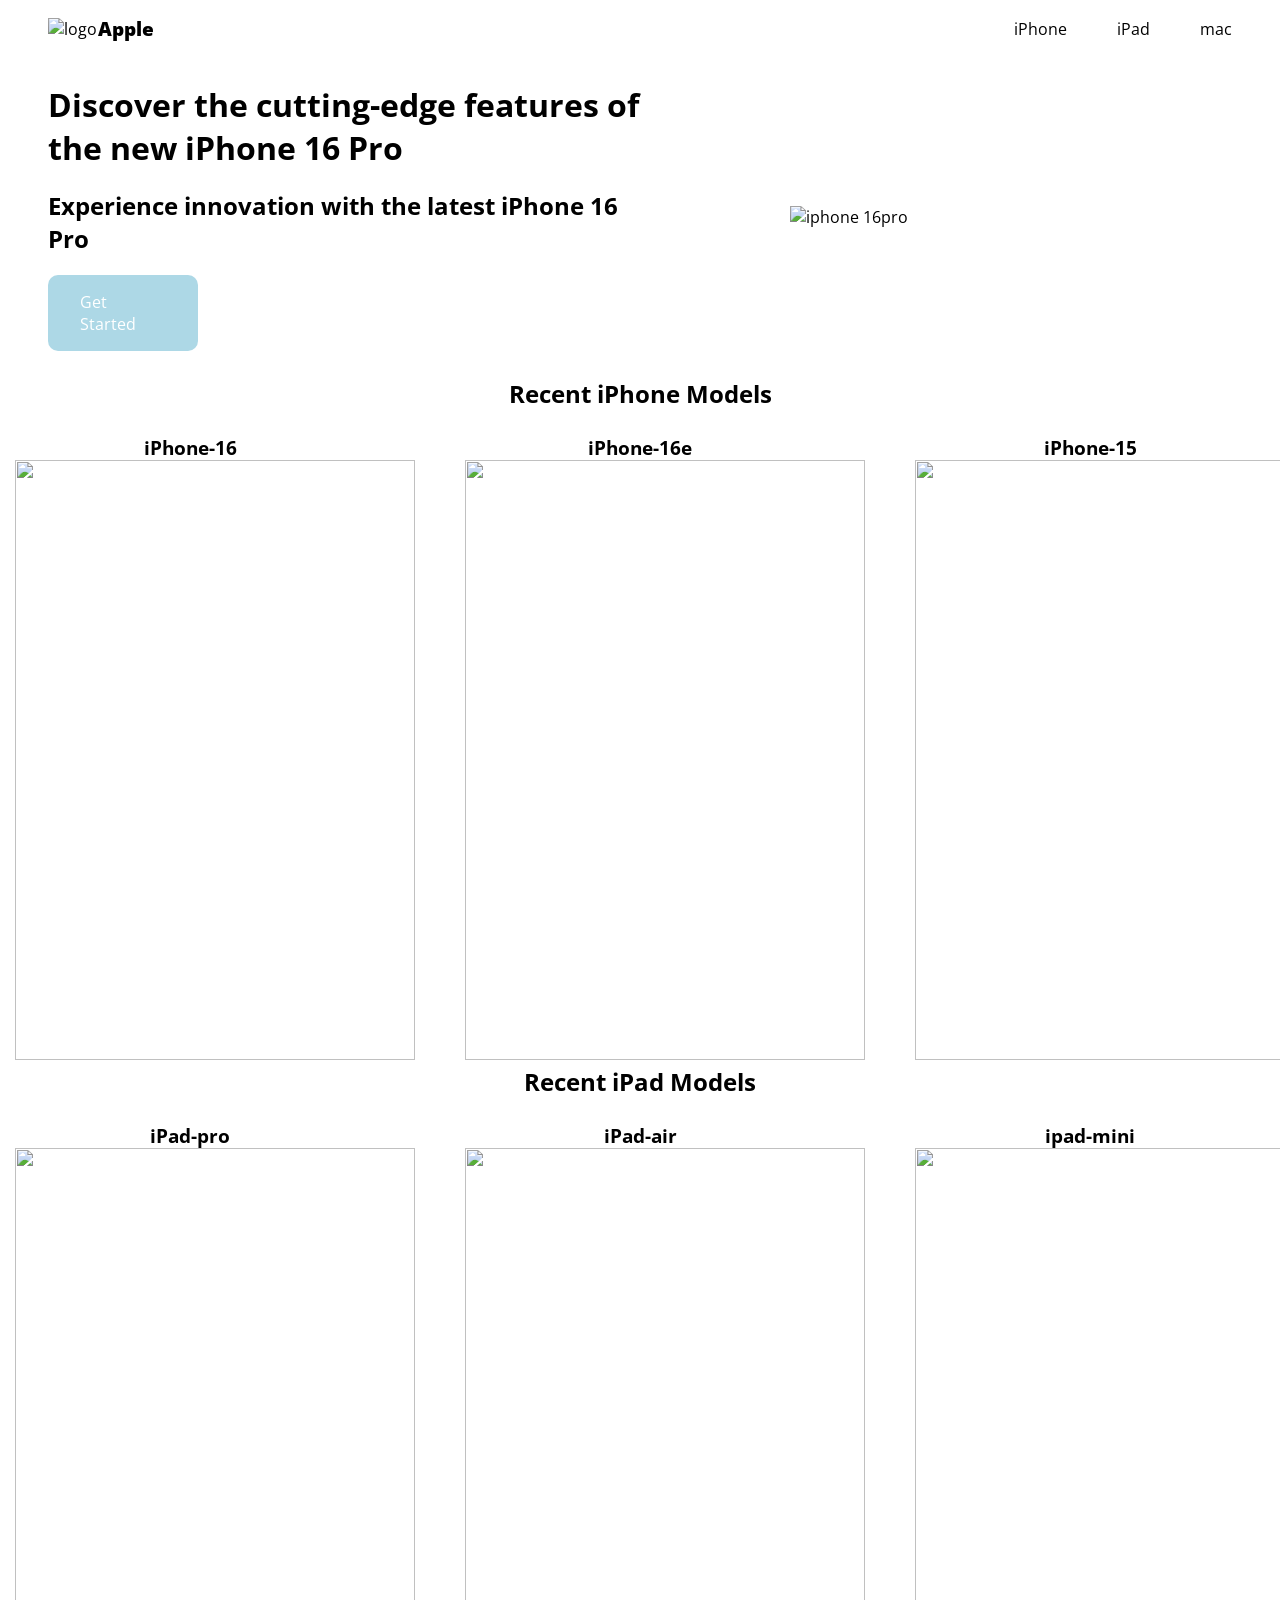
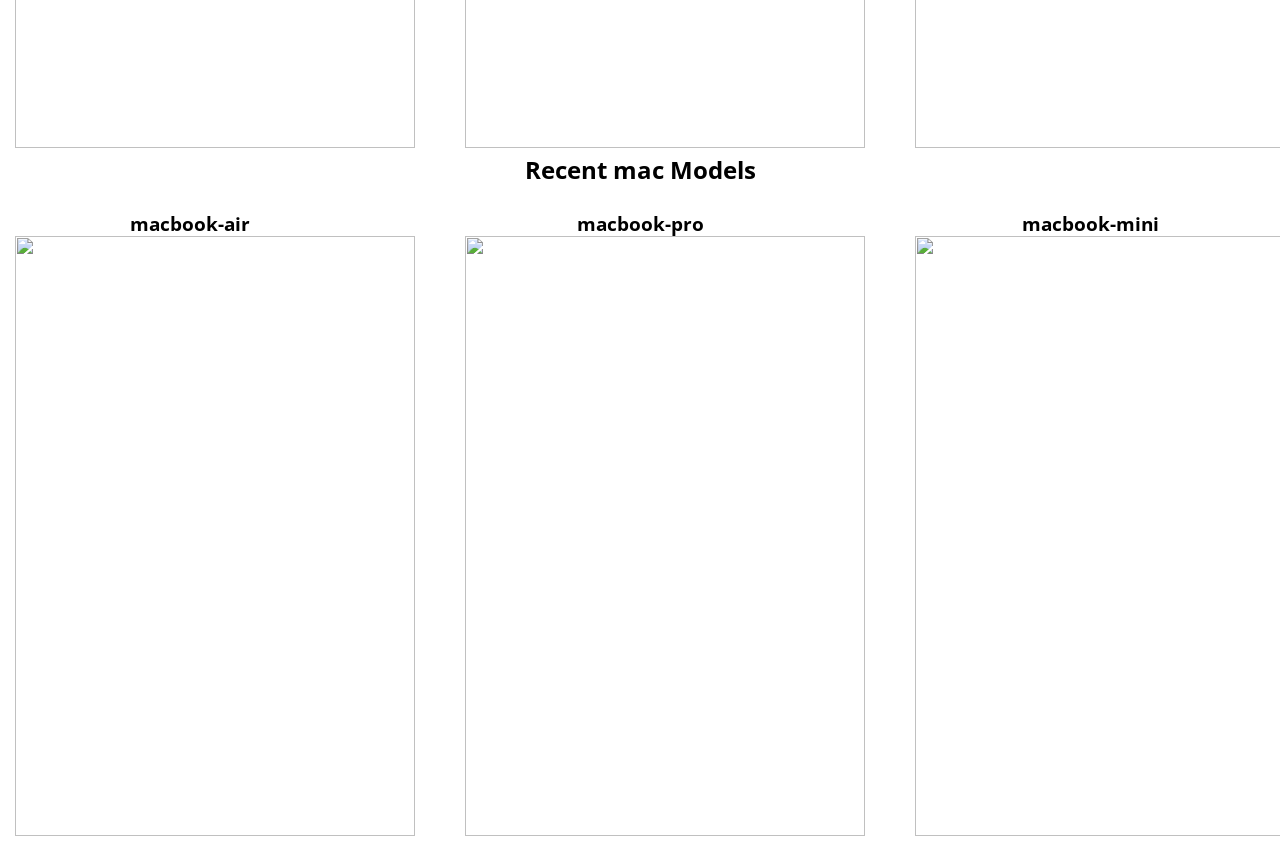
==== sample.html @ 5c8d4e5f "Add files via upload" ====
<!DOCTYPE html>
<html>
    <head>
        <link href="styles.css" rel="stylesheet">
    </head>
    <body>
        <header>
            <div class="container">
                <div class="logo">
                    <img src="https://1000logos.net/wp-content/uploads/2016/10/Apple-Logo.png" alt="logo">
                    <h3>Apple</h3>
                </div>
                <div class="links">
                    <ul>
                        <li><a href="#iphone">iPhone</a></li>
                        <li><a href="#ipad">iPad</a></li>
                        <li><a href="#mac">mac</a></li>
                    </ul>
                </div>
            </div>
        </header>
        <div class="showcase-area">
            <div class="container">
                <div class="left">
                    <h1>Discover the cutting-edge features of the new iPhone 16 Pro</h1>
                    <h2>Experience innovation with the latest iPhone 16 Pro</h2>
                    <div class="cta">
                        <a class="btn" href="https://www.apple.com/in/iphone-16-pro/">Get Started</a>
                    </div>
                </div>
                <div class="right">
                    <img src="https://www.apple.com/newsroom/images/2024/09/apple-debuts-iphone-16-pro-and-iphone-16-pro-max/article/Apple-iPhone-16-Pro-hero-240909_inline.jpg.large.jpg" alt="iphone 16pro">
                </div>
            </div>
        </div> 
        <section id="iphone">
            <h1 class="one">Recent iPhone Models</h1>
            <div class="con1">
                <div class="left">
                    <h3>iPhone-16</h3>
                    <a href="https://www.apple.com/in/iphone-16/"><img src="https://inspireonline.in/cdn/shop/files/iPhone_16_Teal_PDP_Image_Position_1__en-IN_6aed3712-113a-4579-8a71-41c02aa0003c.jpg?v=1727247732"></a>
                </div>
                <div class="middle">
                    <h3>iPhone-16e</h3>
                    <a href="https://www.apple.com/in/iphone-16e/"><img src="https://idestiny.in/wp-content/uploads/2025/02/iPhone_16e_White_PDP_Image_Position_1__en-IN.jpg"></a>
                </div>
                <div class="right">
                    <h3>iPhone-15</h3>
                    <a href="https://www.apple.com/in/shop/buy-iphone/iphone-15"><img src="https://m.media-amazon.com/images/I/71d7rfSl0wL.jpg"></a>
                </div>
            </div>
        </section>
        <section id="ipad">
            <h1 class="one">Recent iPad Models</h1>
            <div class="con1">
                <div class="left">
                    <h3>iPad-pro</h3>
                    <a href="https://www.apple.com/in/ipad-pro/"><img src="https://store.storeimages.cdn-apple.com/1/as-images.apple.com/is/MWR53?wid=4000&hei=4000&fmt=jpeg&qlt=90&.v=1713934300288"></a>
                </div>
                <div class="middle">
                    <h3>iPad-air</h3>
                    <a href="https://www.apple.com/in/ipad-air/"><img src="https://m.media-amazon.com/images/I/718wYSo4ZoL.jpg"></a>
                </div>
                <div class="right">
                    <h3>ipad-mini</h3>
                    <a href="https://www.apple.com/in/ipad-mini/"><img src="https://m.media-amazon.com/images/I/71g7rp0AmKL.jpg"></a>
                </div>
            </div>
        </section>
        <section id="mac">
            <h1 class="one">Recent mac Models</h1>
            <div class="con1">
                <div class="left">
                    <h3>macbook-air</h3>
                    <a href="https://www.apple.com/in/macbook-air/"><img src="https://idestiny.in/wp-content/uploads/2024/10/MacBook_Air_13_in_M3_Midnight_PDP_Image_Position_1__en-IN-copy.jpg"></a>
                </div>
                <div class="middle">
                    <h3>macbook-pro</h3>
                    <a href="https://www.apple.com/in/macbook-pro/"><img src="https://www.imagineonline.store/cdn/shop/files/MacBook_Pro_16-in_Silver_PDP_Image_Position-1__GBEN_fd543cac-4abb-48dc-bb34-80fb39e57fbe.jpg?v=1692353581"></a>
                </div>
                <div class="right">
                    <h3>macbook-mini</h3>
                    <a href="https://www.apple.com/in/imac/"><img src="https://images-cdn.ubuy.qa/6350f497982fe001da59d8b4-apple-imac-21-5in-2-7ghz-core-i5.jpg"></a>
                </div>
            </div>
        </section>
    </body>
</html>
---- styles.css ----
@import url(https://fonts.googleapis.com/css?family=Open+Sans:400,700,800);
*,*::before,*::after{
    padding: 0;
    margin: 0;
    box-sizing: border-box;
}
body{
    font-family: 'Open Sans', Sans serif;
}
img{
    width: 100%;
}
a{
    text-decoration: none;
}
.logo img{
    width: 50px;
}
.container{
    max-width: 100rem;
    width: 100%;
    position: relative;
    padding: 1rem 3rem;
    margin: 0 auto;    
}
header .container{
    display: flex;
    justify-content: space-between;
    align-items: center;
}
.logo{
    display: flex;
    align-items: center;
    cursor: pointer;
}
.logo h3{
    font-weight: 800;
}
.links ul{
    display: flex;
    align-items: center;
    list-style: none;
    gap: 50px;
}
.links a{
    display: inline-block;
    color: black;
    transition: 0.3s;
}
.links a:hover{
    color: blue;
    transform: scale(1.05);
}
.btn{
    background-color: lightblue;
    color: white;
    border-radius: 10px;
    display: block;
    max-width: 150px;
    padding: 1rem 2rem;
    margin: 10px 0px;
    
}
.showcase-area .container{
    display: grid;
    grid-template-columns: 1fr 1fr ;
    align-items: center;
    justify-content: center;
}
.cta a{
    transition: 0.3s;
}
.cta a:hover{
    transform: scale(1.05);
}
.left h1,h2{
    padding: 10px 0px;
}
.one{
    text-align: center;
}
.showcase-area .right img{
    height: 600px;
    width: 500px;
    margin-left: 150px;
}
#iphone .con1{
    display: grid;
    grid-template-columns: 1fr 1fr 1fr;
    align-items: center;
    justify-content: center;
}
.con1 .left img{
    height: 600px;
    width: 400px;
    margin-left: 50px;
}
.con1 .right img{
    height: 600px;
    width: 400px;
    margin-left: 50px;
}
.con1 .middle img{
    height: 600px;
    width: 400px;
    margin-left: 50px;
}
#mac .con1{
    display: grid;
    grid-template-columns: 1fr 1fr 1fr;
    align-items: center;
    justify-content: center;
}
#ipad .con1{
    display: grid;
    grid-template-columns: 1fr 1fr 1fr;
    align-items: center;
    justify-content: center;
}
.con1 h3{
    text-align: center;
    margin-top: 25px;
}
html {
  scroll-behavior: smooth;
}
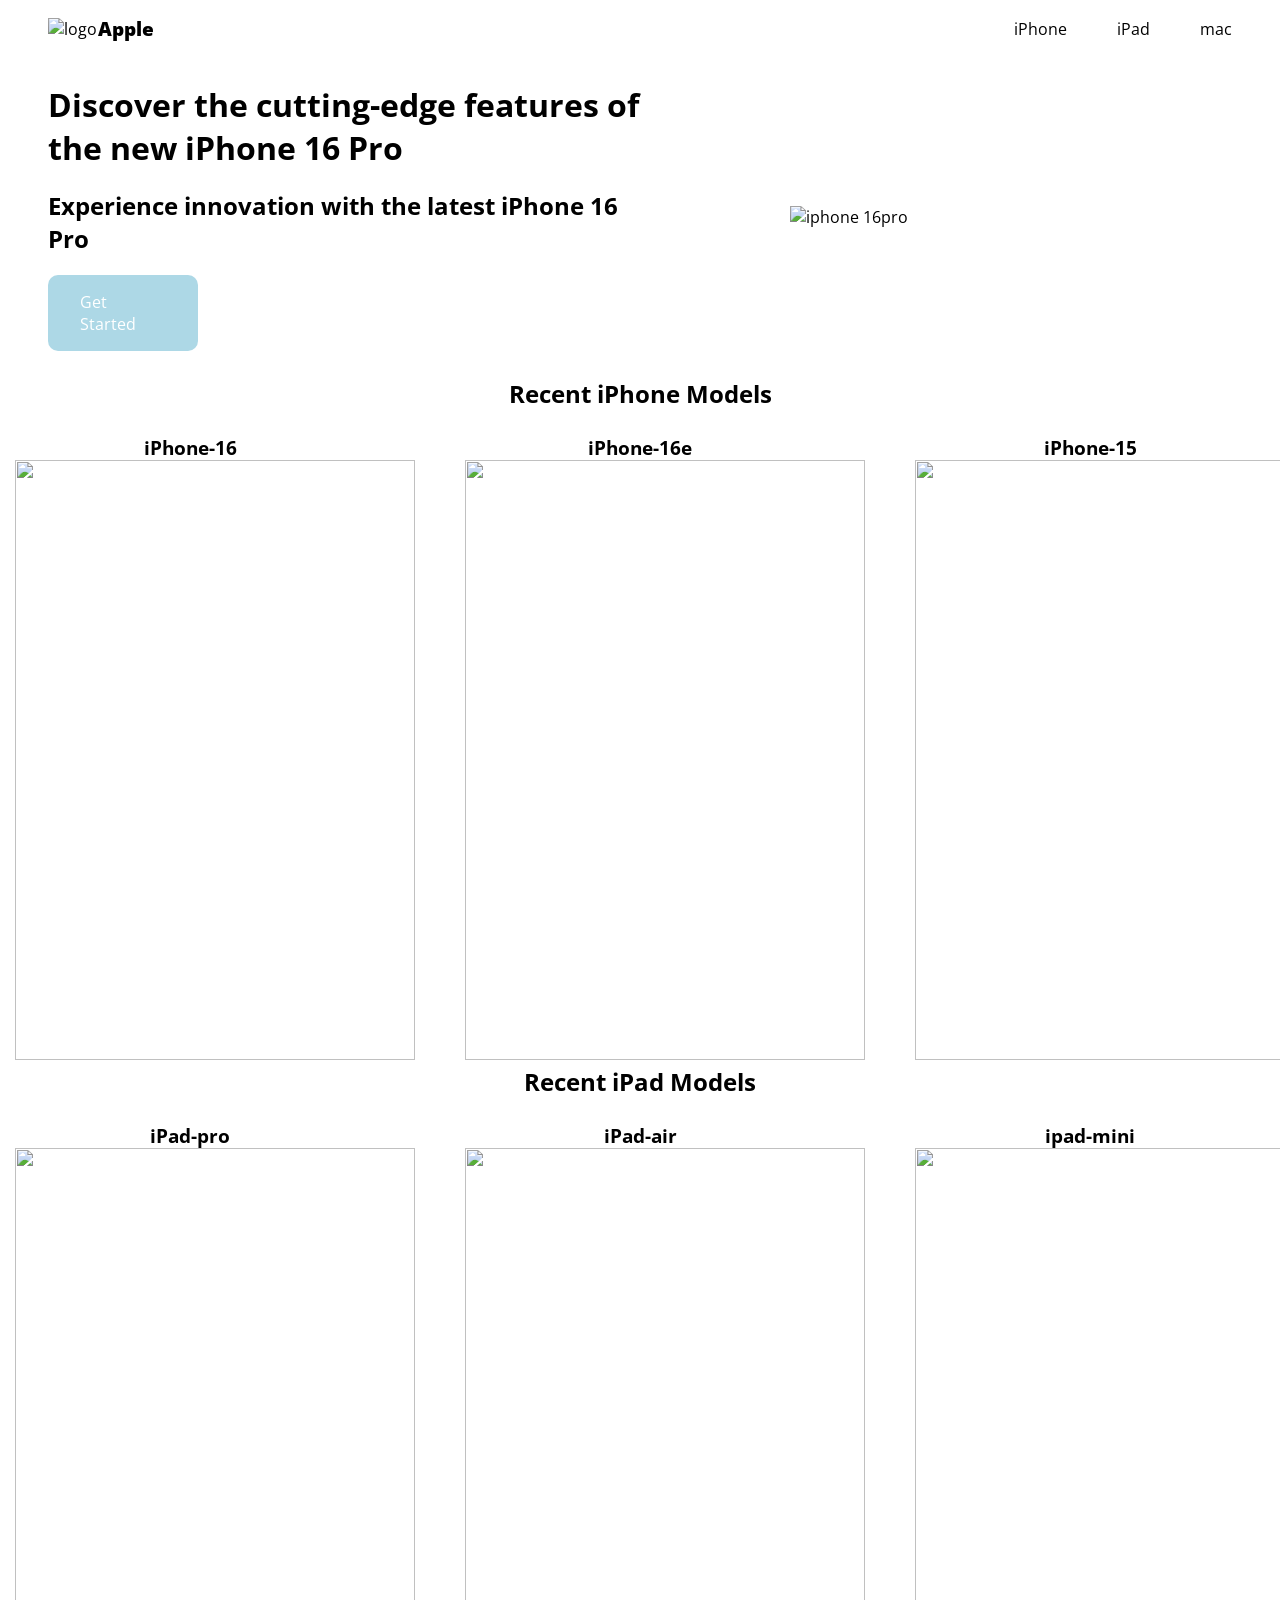
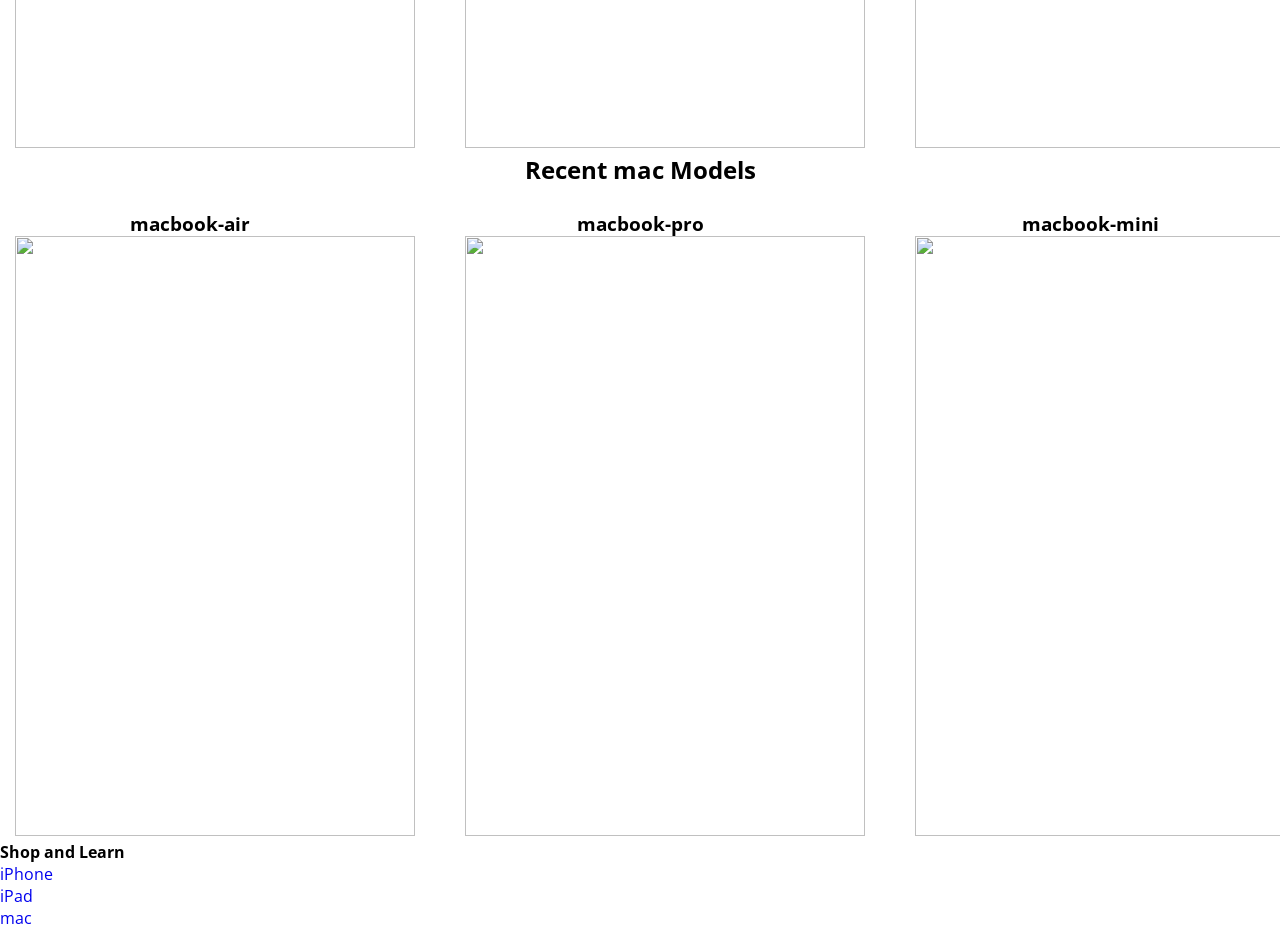
==== commit 754bea97: "Update sample.html" ====
--- a/sample.html
+++ b/sample.html
@@ -84,6 +84,16 @@
                 </div>
             </div>
         </section>
+        <footer>
+            <h4>Shop and Learn</h4>
+            <div class="foot">
+                <ul>
+                    <li><a href="#iphone">iPhone</a></li>
+                    <li><a href="#ipad">iPad</a></li>
+                    <li><a href="#mac">mac</a></li>
+                </ul>
+            </div>
+        </footer>
     </body>
 </html>
 
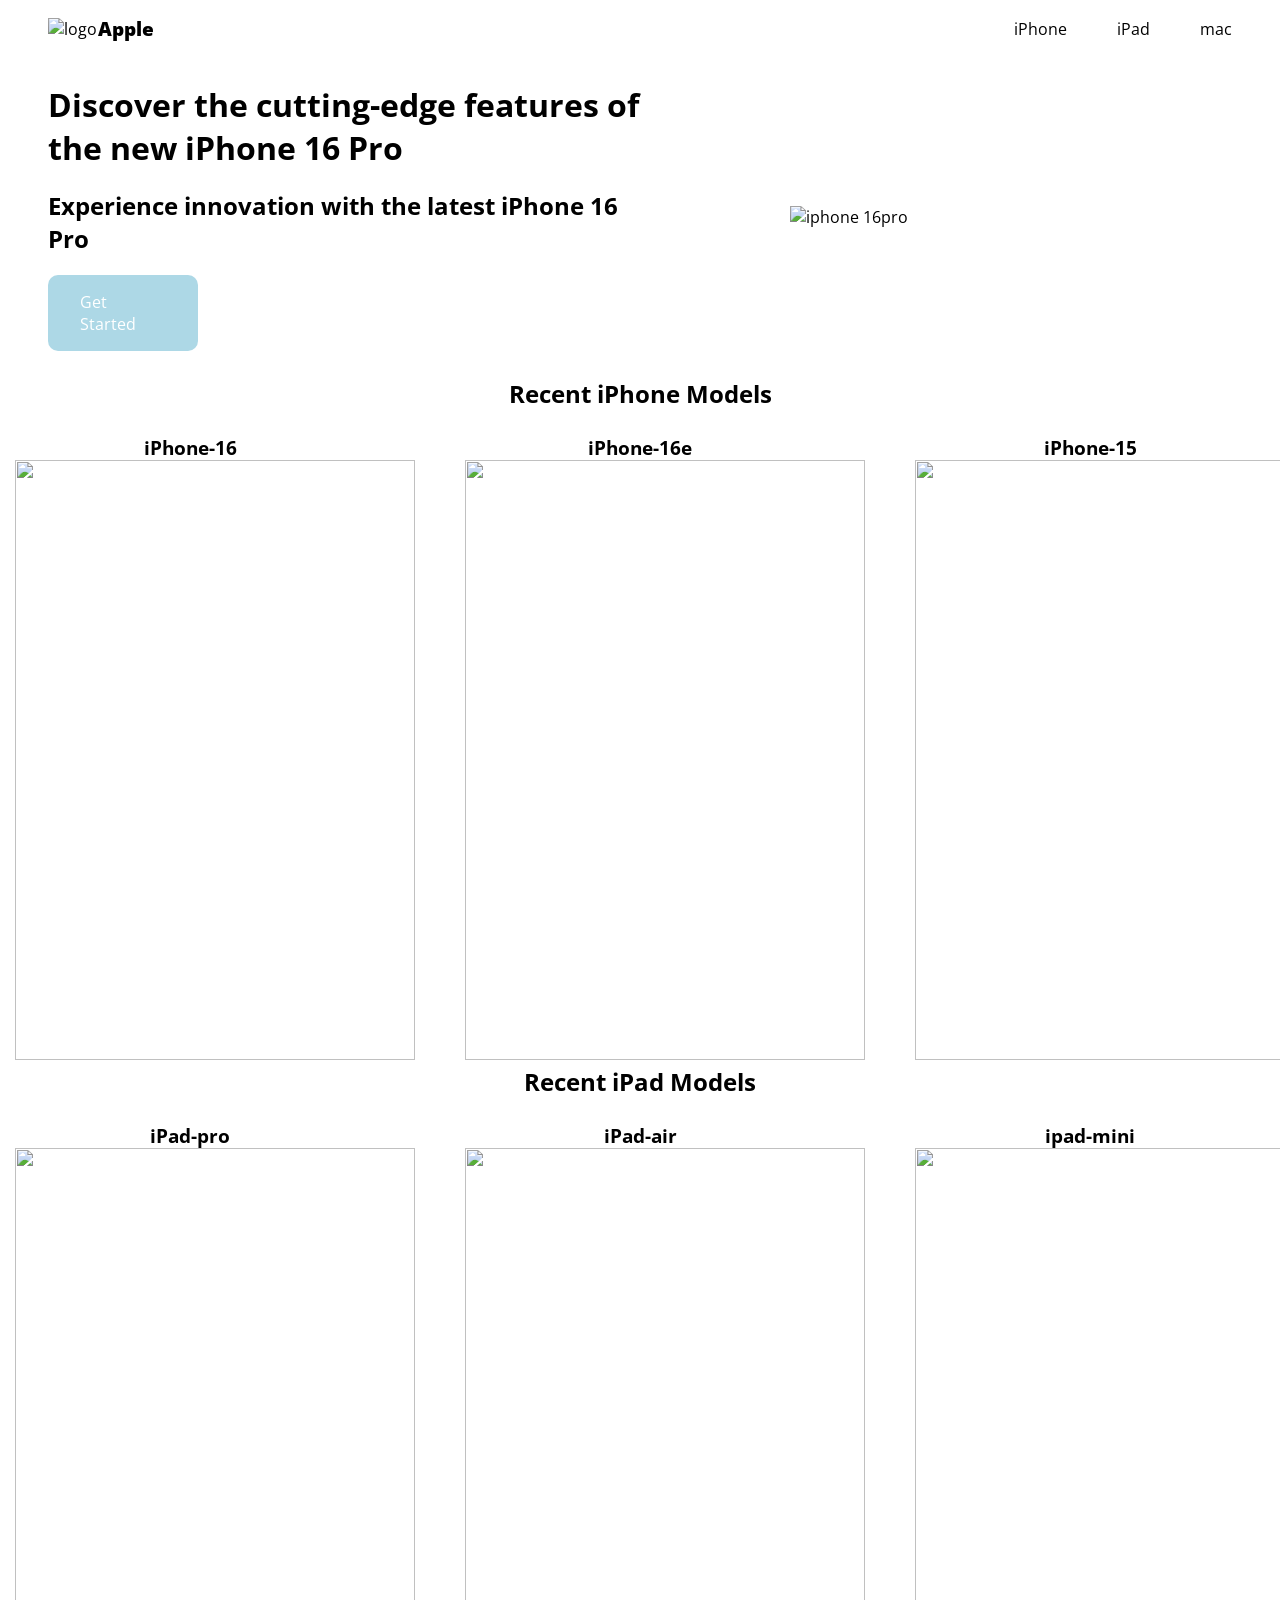
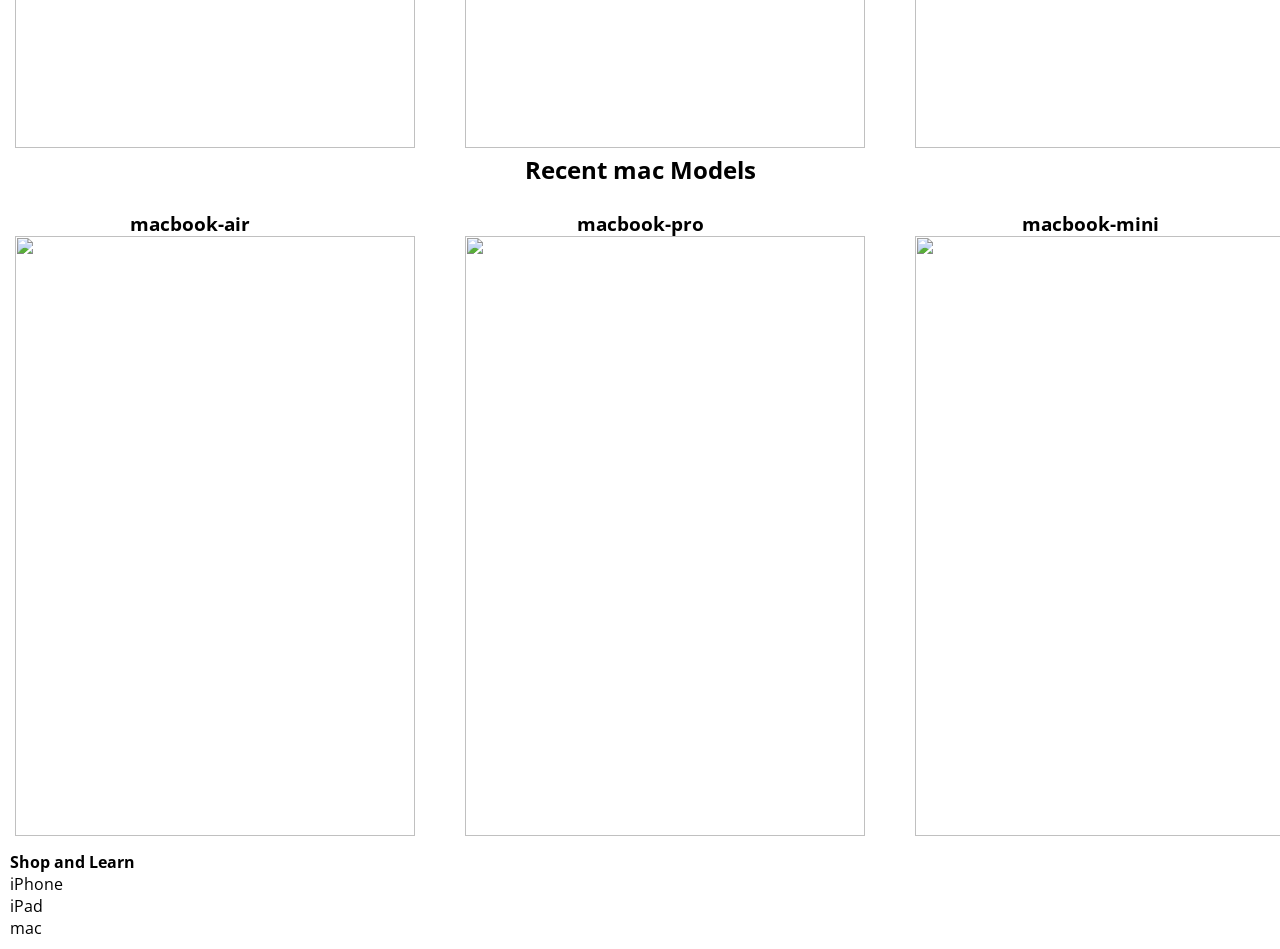
==== commit a21bee3c: "Update sample.html" ====
--- a/sample.html
+++ b/sample.html
@@ -1,6 +1,7 @@
 <!DOCTYPE html>
 <html>
     <head>
+        <meta name="viewport" content="width=device-width, initial-scale=1.0"/>  
         <link href="styles.css" rel="stylesheet">
     </head>
     <body>
--- a/styles.css
+++ b/styles.css
@@ -123,4 +123,12 @@
 }
 html {
   scroll-behavior: smooth;
-}+}
+footer{
+    color: black;
+    text-decoration:none;
+    margin: 10px;
+}
+.foot a{
+    color: black;
+}
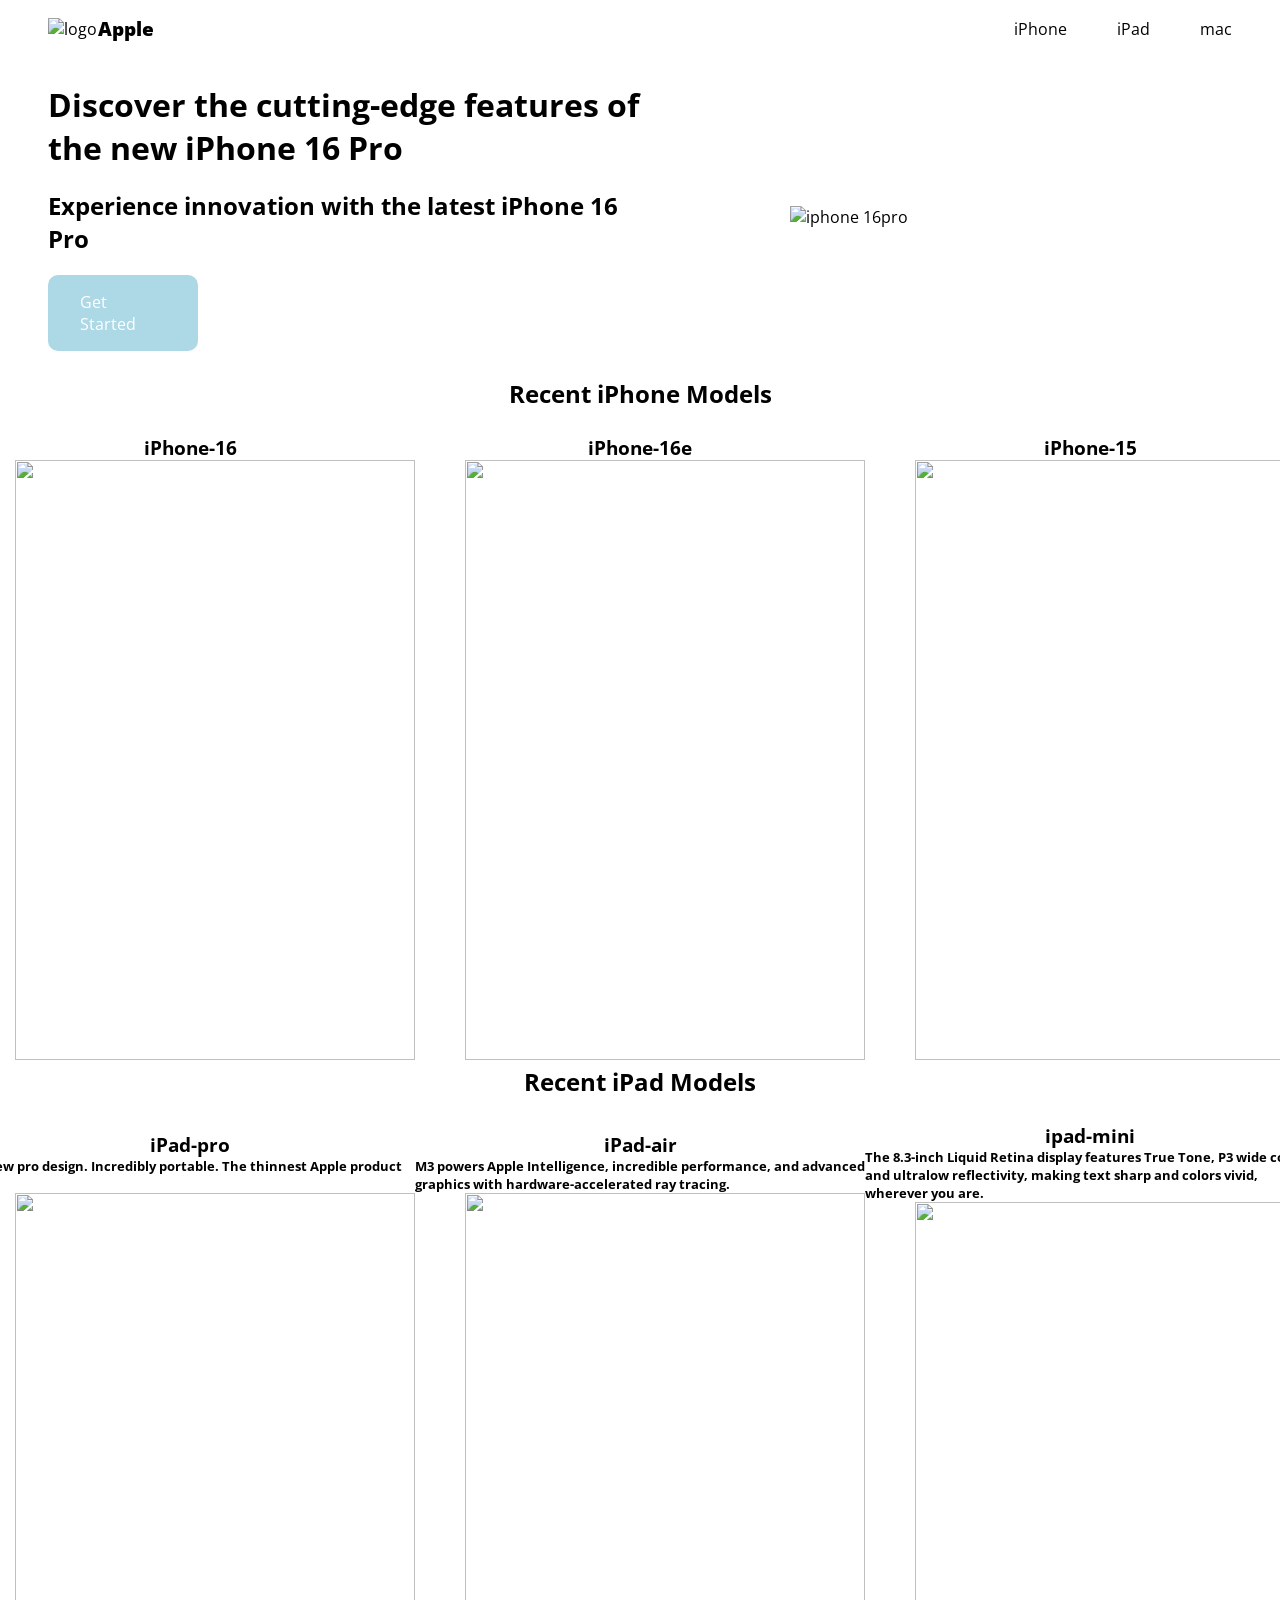
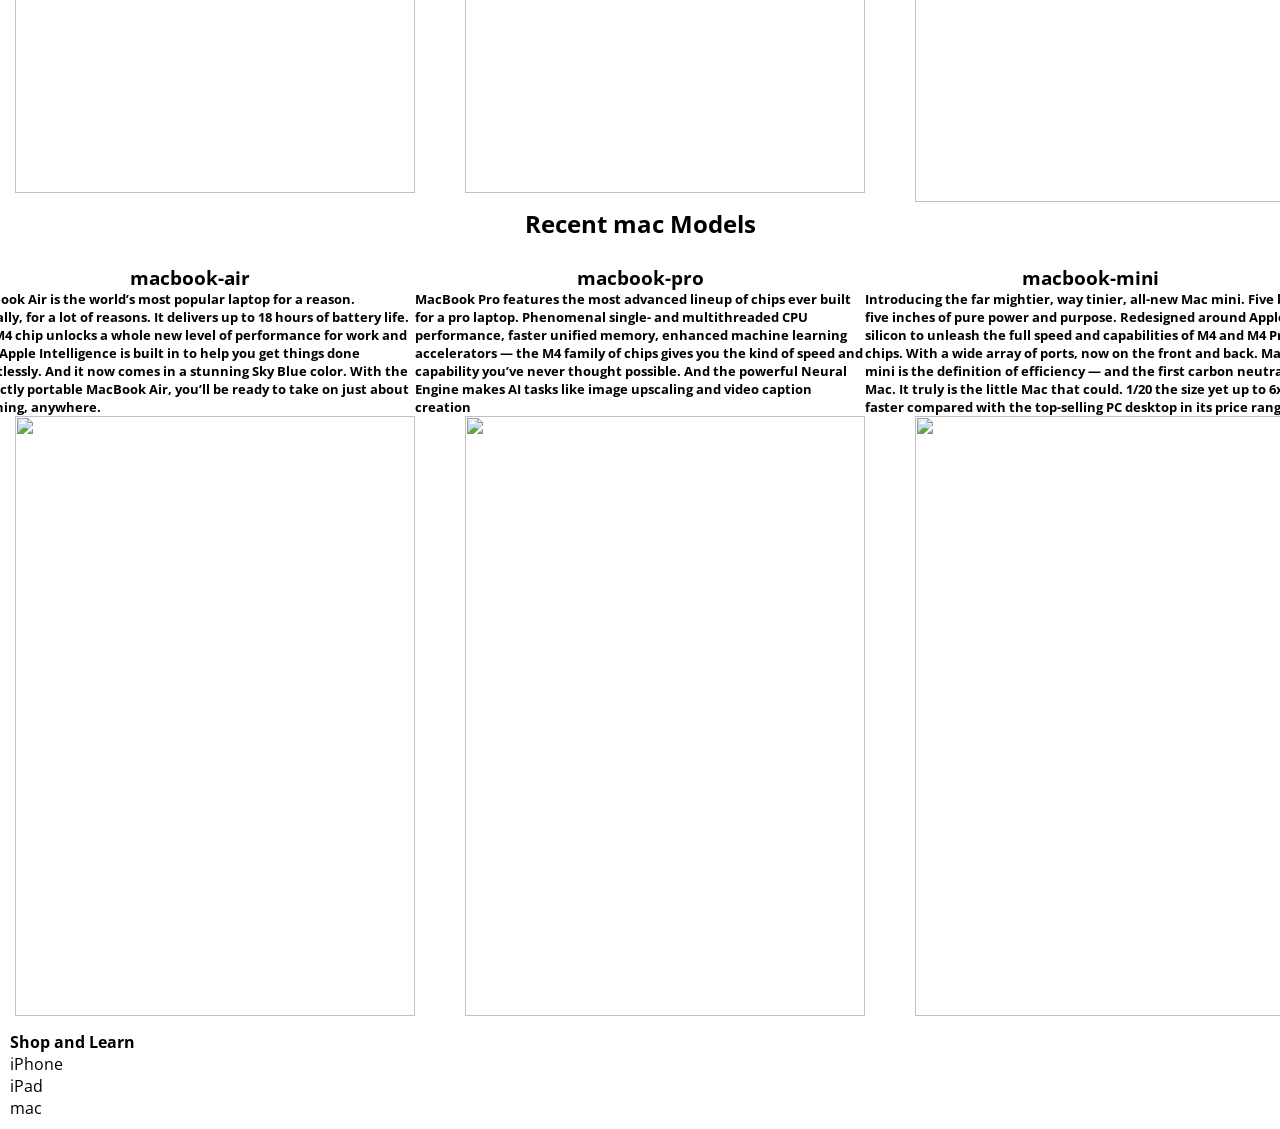
==== commit 058171ae: "Update sample.html" ====
--- a/sample.html
+++ b/sample.html
@@ -1,8 +1,8 @@
 <!DOCTYPE html>
 <html>
     <head>
-        <meta name="viewport" content="width=device-width, initial-scale=1.0"/>  
         <link href="styles.css" rel="stylesheet">
+        <meta name="viewport" content="width=device-width, initial-scale=1.0" />  
     </head>
     <body>
         <header>
@@ -30,7 +30,7 @@
                     </div>
                 </div>
                 <div class="right">
-                    <img src="https://www.apple.com/newsroom/images/2024/09/apple-debuts-iphone-16-pro-and-iphone-16-pro-max/article/Apple-iPhone-16-Pro-hero-240909_inline.jpg.large.jpg" alt="iphone 16pro">
+                    <img src="https://m.media-amazon.com/images/I/61JvFLHZ6NL._AC_UF1000,1000_QL80_.jpg" alt="iphone 16pro">
                 </div>
             </div>
         </div> 
@@ -39,15 +39,15 @@
             <div class="con1">
                 <div class="left">
                     <h3>iPhone-16</h3>
-                    <a href="https://www.apple.com/in/iphone-16/"><img src="https://inspireonline.in/cdn/shop/files/iPhone_16_Teal_PDP_Image_Position_1__en-IN_6aed3712-113a-4579-8a71-41c02aa0003c.jpg?v=1727247732"></a>
+                    <a href="https://www.apple.com/in/iphone-16/"><img src="https://m.media-amazon.com/images/I/61135j8fPJL._AC_UF1000,1000_QL80_.jpg"></a>
                 </div>
                 <div class="middle">
                     <h3>iPhone-16e</h3>
-                    <a href="https://www.apple.com/in/iphone-16e/"><img src="https://idestiny.in/wp-content/uploads/2025/02/iPhone_16e_White_PDP_Image_Position_1__en-IN.jpg"></a>
+                    <a href="https://www.apple.com/in/iphone-16e/"><img src="https://m.media-amazon.com/images/I/61FMZ9rSZUL._AC_UF1000,1000_QL80_.jpg"></a>
                 </div>
                 <div class="right">
                     <h3>iPhone-15</h3>
-                    <a href="https://www.apple.com/in/shop/buy-iphone/iphone-15"><img src="https://m.media-amazon.com/images/I/71d7rfSl0wL.jpg"></a>
+                    <a href="https://www.apple.com/in/shop/buy-iphone/iphone-15"><img src="https://m.media-amazon.com/images/I/81dT7CUY6GL._AC_UF1000,1000_QL80_.jpg"></a>
                 </div>
             </div>
         </section>
@@ -56,14 +56,17 @@
             <div class="con1">
                 <div class="left">
                     <h3>iPad-pro</h3>
+                    <h5>All-new pro design. Incredibly portable. The thinnest Apple product ever.</h5>
                     <a href="https://www.apple.com/in/ipad-pro/"><img src="https://store.storeimages.cdn-apple.com/1/as-images.apple.com/is/MWR53?wid=4000&hei=4000&fmt=jpeg&qlt=90&.v=1713934300288"></a>
                 </div>
                 <div class="middle">
                     <h3>iPad-air</h3>
+                    <h5>M3 powers Apple Intelligence, incredible performance, and advanced graphics with hardware-accelerated ray tracing.</h5>
                     <a href="https://www.apple.com/in/ipad-air/"><img src="https://m.media-amazon.com/images/I/718wYSo4ZoL.jpg"></a>
                 </div>
                 <div class="right">
                     <h3>ipad-mini</h3>
+                    <h5>The 8.3-inch Liquid Retina display features True Tone, P3 wide color, and ultralow reflectivity, making text sharp and colors vivid, wherever you are.</h5>
                     <a href="https://www.apple.com/in/ipad-mini/"><img src="https://m.media-amazon.com/images/I/71g7rp0AmKL.jpg"></a>
                 </div>
             </div>
@@ -73,14 +76,18 @@
             <div class="con1">
                 <div class="left">
                     <h3>macbook-air</h3>
+                    <h5>MacBook Air is the world’s most popular laptop for a reason. Actually, for a lot of reasons. It delivers up to 18 hours of battery life. The M4 chip unlocks a whole new level of performance for work and play. Apple Intelligence is built in to help you get things done effortlessly. And it now comes in a stunning Sky Blue color. With the perfectly portable MacBook Air, you’ll be ready to take on just about anything, anywhere.</h5>
                     <a href="https://www.apple.com/in/macbook-air/"><img src="https://idestiny.in/wp-content/uploads/2024/10/MacBook_Air_13_in_M3_Midnight_PDP_Image_Position_1__en-IN-copy.jpg"></a>
                 </div>
                 <div class="middle">
                     <h3>macbook-pro</h3>
+                    <h5>MacBook Pro features the most advanced lineup of chips ever built for a pro laptop. Phenomenal single- and multithreaded CPU performance, faster unified memory, enhanced machine learning accelerators — the M4 family of chips gives you the kind of speed and capability you’ve never thought possible. And the powerful Neural Engine makes AI tasks like image upscaling and video caption creation</h5>
                     <a href="https://www.apple.com/in/macbook-pro/"><img src="https://www.imagineonline.store/cdn/shop/files/MacBook_Pro_16-in_Silver_PDP_Image_Position-1__GBEN_fd543cac-4abb-48dc-bb34-80fb39e57fbe.jpg?v=1692353581"></a>
                 </div>
                 <div class="right">
                     <h3>macbook-mini</h3>
+                    <h5>Introducing the far mightier, way tinier, all-new Mac mini. Five by five inches of pure power and purpose. Redesigned around Apple silicon to unleash the full speed and capabilities of M4 and M4 Pro chips. With a wide array of ports, now on the front and back. Mac mini is the definition of efficiency — and the first carbon neutral Mac. It truly is the little Mac that could. 1/20 the size
+yet up to 6x faster compared with the top-selling PC desktop in its price range</h5>
                     <a href="https://www.apple.com/in/imac/"><img src="https://images-cdn.ubuy.qa/6350f497982fe001da59d8b4-apple-imac-21-5in-2-7ghz-core-i5.jpg"></a>
                 </div>
             </div>
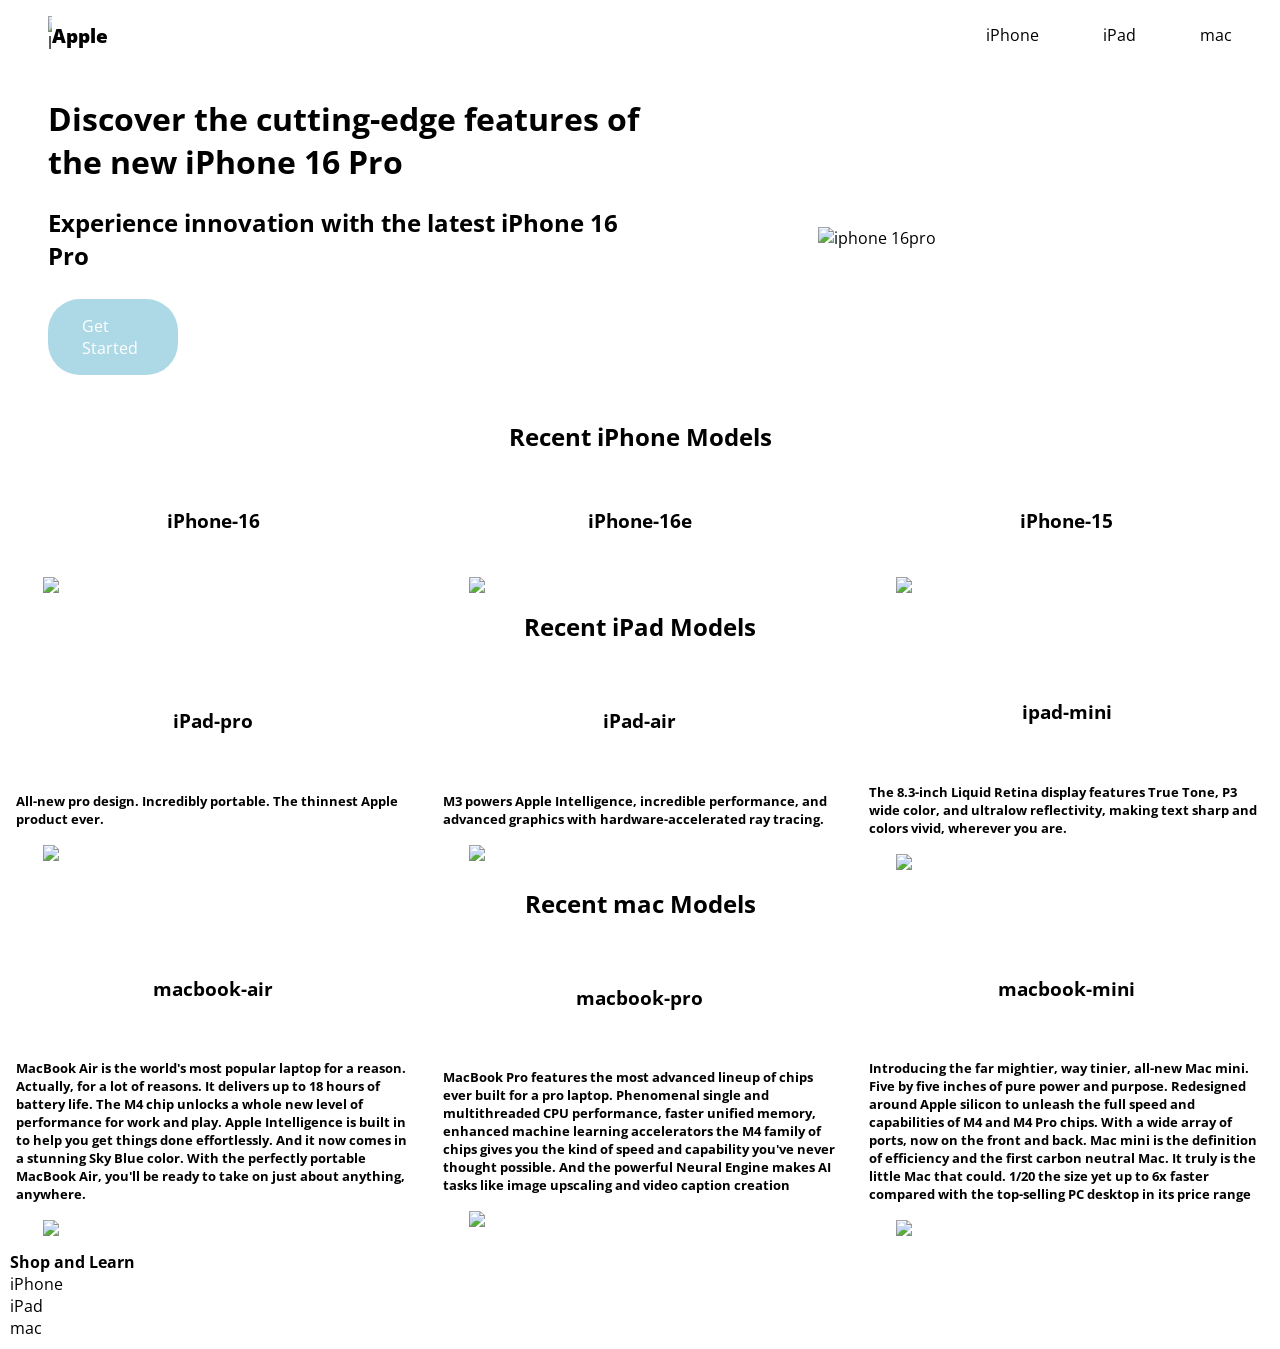
==== commit ac699d3e: "Update sample.html" ====
--- a/sample.html
+++ b/sample.html
@@ -76,17 +76,17 @@
             <div class="con1">
                 <div class="left">
                     <h3>macbook-air</h3>
-                    <h5>MacBook Air is the world’s most popular laptop for a reason. Actually, for a lot of reasons. It delivers up to 18 hours of battery life. The M4 chip unlocks a whole new level of performance for work and play. Apple Intelligence is built in to help you get things done effortlessly. And it now comes in a stunning Sky Blue color. With the perfectly portable MacBook Air, you’ll be ready to take on just about anything, anywhere.</h5>
+                    <h5>MacBook Air is the world&apos;s most popular laptop for a reason. Actually, for a lot of reasons. It delivers up to 18 hours of battery life. The M4 chip unlocks a whole new level of performance for work and play. Apple Intelligence is built in to help you get things done effortlessly. And it now comes in a stunning Sky Blue color. With the perfectly portable MacBook Air, you&apos;ll be ready to take on just about anything, anywhere.</h5>
                     <a href="https://www.apple.com/in/macbook-air/"><img src="https://idestiny.in/wp-content/uploads/2024/10/MacBook_Air_13_in_M3_Midnight_PDP_Image_Position_1__en-IN-copy.jpg"></a>
                 </div>
                 <div class="middle">
                     <h3>macbook-pro</h3>
-                    <h5>MacBook Pro features the most advanced lineup of chips ever built for a pro laptop. Phenomenal single- and multithreaded CPU performance, faster unified memory, enhanced machine learning accelerators — the M4 family of chips gives you the kind of speed and capability you’ve never thought possible. And the powerful Neural Engine makes AI tasks like image upscaling and video caption creation</h5>
+                    <h5>MacBook Pro features the most advanced lineup of chips ever built for a pro laptop. Phenomenal single and multithreaded CPU performance, faster unified memory, enhanced machine learning accelerators the M4 family of chips gives you the kind of speed and capability you&apos;ve never thought possible. And the powerful Neural Engine makes AI tasks like image upscaling and video caption creation</h5>
                     <a href="https://www.apple.com/in/macbook-pro/"><img src="https://www.imagineonline.store/cdn/shop/files/MacBook_Pro_16-in_Silver_PDP_Image_Position-1__GBEN_fd543cac-4abb-48dc-bb34-80fb39e57fbe.jpg?v=1692353581"></a>
                 </div>
                 <div class="right">
                     <h3>macbook-mini</h3>
-                    <h5>Introducing the far mightier, way tinier, all-new Mac mini. Five by five inches of pure power and purpose. Redesigned around Apple silicon to unleash the full speed and capabilities of M4 and M4 Pro chips. With a wide array of ports, now on the front and back. Mac mini is the definition of efficiency — and the first carbon neutral Mac. It truly is the little Mac that could. 1/20 the size
+                    <h5>Introducing the far mightier, way tinier, all-new Mac mini. Five by five inches of pure power and purpose. Redesigned around Apple silicon to unleash the full speed and capabilities of M4 and M4 Pro chips. With a wide array of ports, now on the front and back. Mac mini is the definition of efficiency and the first carbon neutral Mac. It truly is the little Mac that could. 1/20 the size
 yet up to 6x faster compared with the top-selling PC desktop in its price range</h5>
                     <a href="https://www.apple.com/in/imac/"><img src="https://images-cdn.ubuy.qa/6350f497982fe001da59d8b4-apple-imac-21-5in-2-7ghz-core-i5.jpg"></a>
                 </div>
--- a/styles.css
+++ b/styles.css
@@ -14,7 +14,7 @@
     text-decoration: none;
 }
 .logo img{
-    width: 50px;
+    width: 4%;
 }
 .container{
     max-width: 100rem;
@@ -40,7 +40,7 @@
     display: flex;
     align-items: center;
     list-style: none;
-    gap: 50px;
+    gap: 4rem;
 }
 .links a{
     display: inline-block;
@@ -54,11 +54,11 @@
 .btn{
     background-color: lightblue;
     color: white;
-    border-radius: 10px;
+    border-radius: 2rem;
     display: block;
-    max-width: 150px;
-    padding: 1rem 2rem;
-    margin: 10px 0px;
+    max-width: 22%;
+    padding: 1rem 2.1rem;
+    margin: 1rem 0;
     
 }
 .showcase-area .container{
@@ -74,15 +74,16 @@
     transform: scale(1.05);
 }
 .left h1,h2{
-    padding: 10px 0px;
+    padding: 0.7rem 0;
 }
 .one{
     text-align: center;
+    padding: 1%;
 }
 .showcase-area .right img{
-    height: 600px;
-    width: 500px;
-    margin-left: 150px;
+    max-width: 70%;
+    max-height: 70%;
+    margin-left: 30%;
 }
 #iphone .con1{
     display: grid;
@@ -91,19 +92,19 @@
     justify-content: center;
 }
 .con1 .left img{
-    height: 600px;
-    width: 400px;
-    margin-left: 50px;
+    max-width: 80%;
+    margin-left: 10%;
+  
 }
 .con1 .right img{
-    height: 600px;
-    width: 400px;
-    margin-left: 50px;
+    max-width: 80%;
+    margin-left: 10%;
+    
 }
 .con1 .middle img{
-    height: 600px;
-    width: 400px;
-    margin-left: 50px;
+    max-width: 80%;
+    margin-left: 10%;
+    
 }
 #mac .con1{
     display: grid;
@@ -119,7 +120,10 @@
 }
 .con1 h3{
     text-align: center;
-    margin-top: 25px;
+    padding: 10%;
+}
+h5{
+    padding: 1rem;
 }
 html {
   scroll-behavior: smooth;
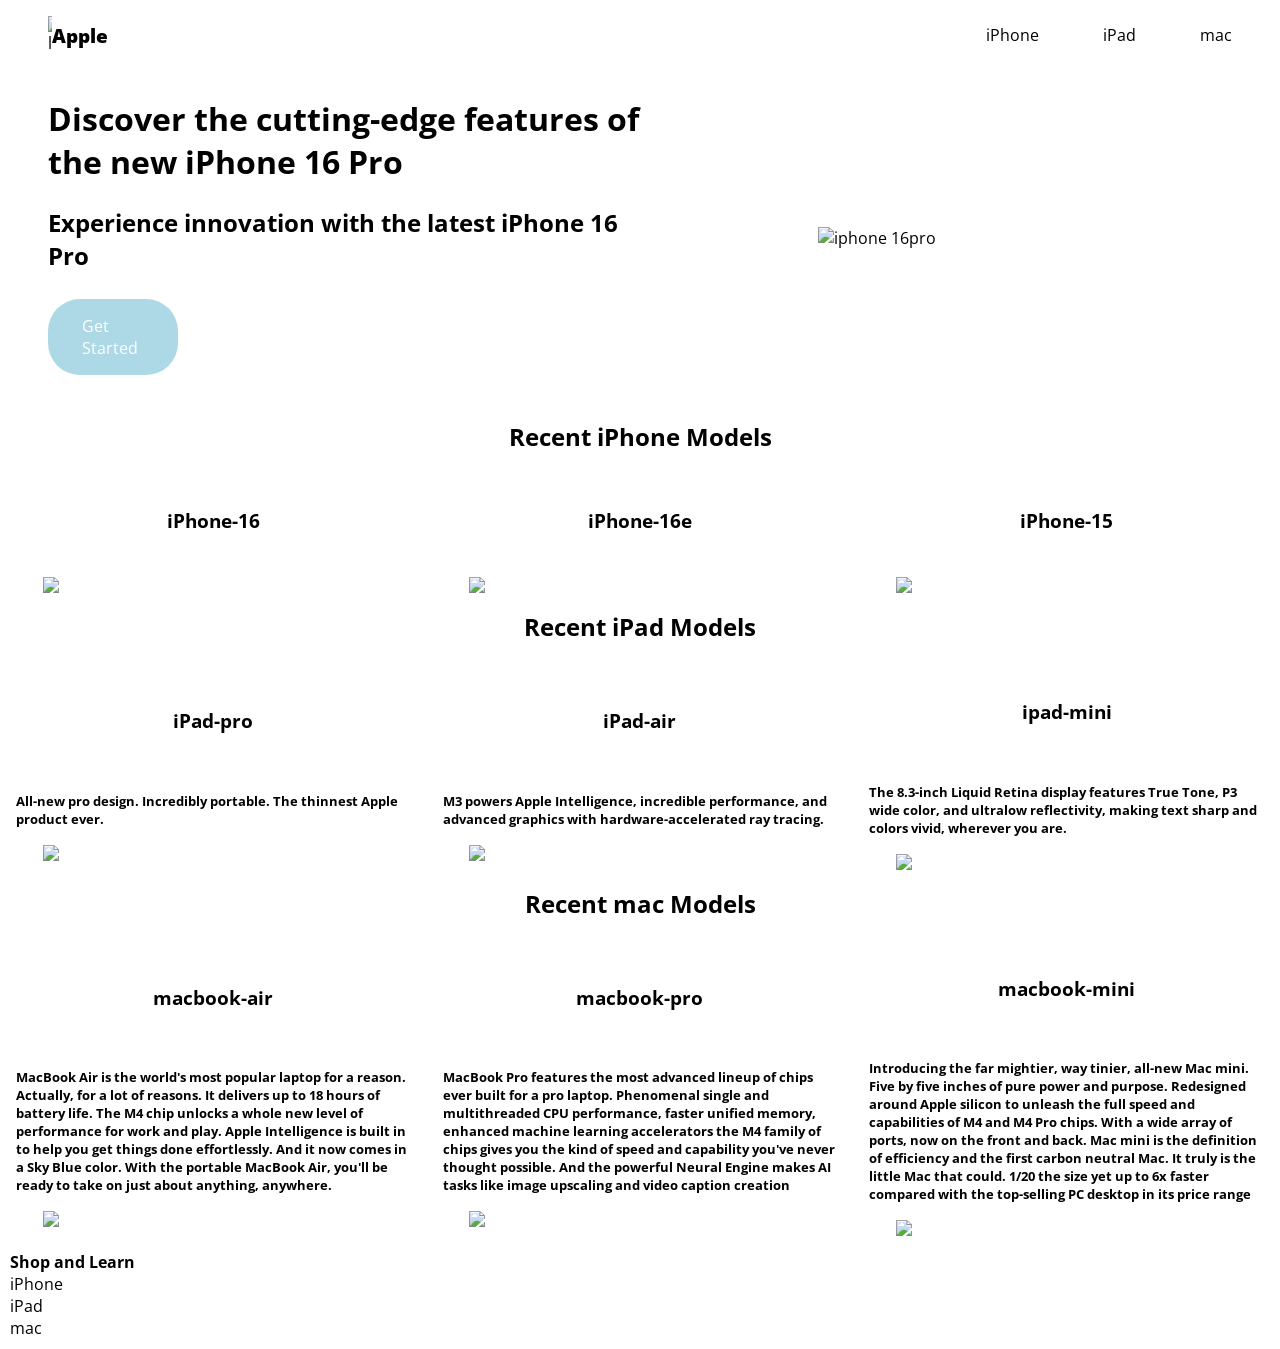
==== commit 77846fba: "Update sample.html" ====
--- a/sample.html
+++ b/sample.html
@@ -76,7 +76,7 @@
             <div class="con1">
                 <div class="left">
                     <h3>macbook-air</h3>
-                    <h5>MacBook Air is the world&apos;s most popular laptop for a reason. Actually, for a lot of reasons. It delivers up to 18 hours of battery life. The M4 chip unlocks a whole new level of performance for work and play. Apple Intelligence is built in to help you get things done effortlessly. And it now comes in a stunning Sky Blue color. With the perfectly portable MacBook Air, you&apos;ll be ready to take on just about anything, anywhere.</h5>
+                    <h5>MacBook Air is the world&apos;s most popular laptop for a reason. Actually, for a lot of reasons. It delivers up to 18 hours of battery life. The M4 chip unlocks a whole new level of performance for work and play. Apple Intelligence is built in to help you get things done effortlessly. And it now comes in a Sky Blue color. With the portable MacBook Air, you&apos;ll be ready to take on just about anything, anywhere.</h5>
                     <a href="https://www.apple.com/in/macbook-air/"><img src="https://idestiny.in/wp-content/uploads/2024/10/MacBook_Air_13_in_M3_Midnight_PDP_Image_Position_1__en-IN-copy.jpg"></a>
                 </div>
                 <div class="middle">
